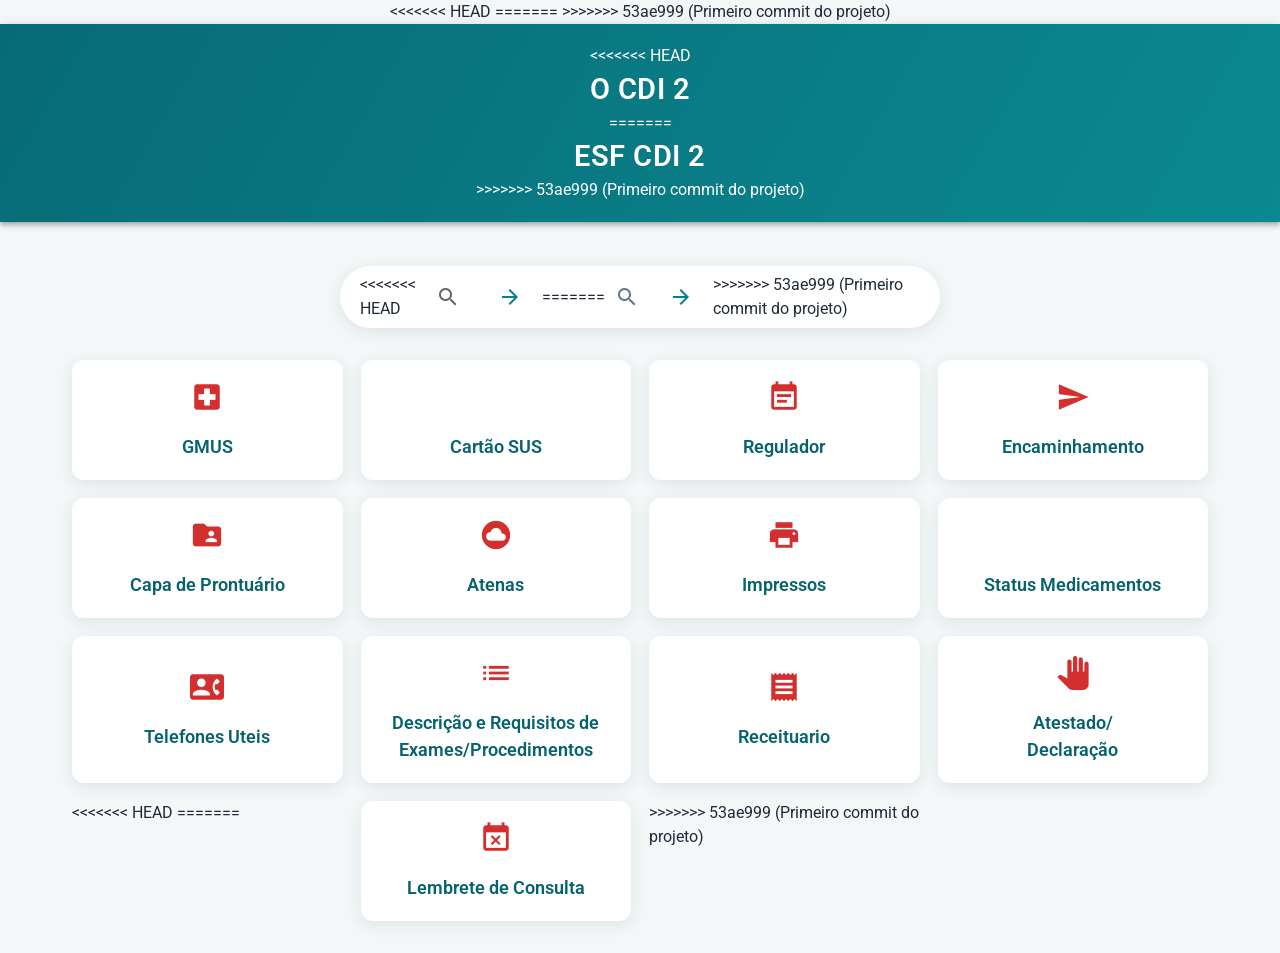
==== index.html @ f4c6c46f "Primeiro commit do projeto" ====
<!DOCTYPE html>
<html lang="pt-BR">
<head>
    <meta charset="UTF-8">
    <meta name="viewport" content="width=device-width, initial-scale=1.0">
<<<<<<< HEAD
    <title>Coisas do Cdi 2</title>
    
    <link href="https://fonts.googleapis.com/css2?family=Roboto:wght@300;400;500;700&display=swap" rel="stylesheet">
    <link href="https://fonts.googleapis.com/icon?family=Material+Icons" rel="stylesheet">
    <link rel="stylesheet" href="https://fonts.googleapis.com/css2?family=Material+Symbols+Outlined:opsz,wght,FILL,GRAD@24,400,0,0&icon_names=admin_meds" />
    <link rel="stylesheet" href="https://fonts.googleapis.com/css2?family=Material+Symbols+Outlined:opsz,wght,FILL,GRAD@20..48,100..700,0..1,-50..200&icon_names=event_busy" />
    <style>
        /* Paleta de Cores e Variáveis */
        :root {
            --primary-color: #d32f2f; /* Um vermelho Material mais moderno */
            --bg-color: #f5f5f6;
            --surface-color: #ffffff;
            --text-primary: rgba(0, 0, 0, 0.87);
            --text-secondary: rgba(0, 0, 0, 0.60);
        }

        body {
            font-family: 'Roboto', sans-serif;
            background-color: var(--bg-color);
            color: var(--text-primary);
            margin: 0;
            padding: 0;
            display: flex;
            flex-direction: column;
            align-items: center;
        }

        .app-bar {
            background-color: var(--primary-color);
            color: white;
            width: 100%;
            padding: 16px 24px;
            box-shadow: 0 4px 5px 0 rgba(0,0,0,0.14), 0 1px 10px 0 rgba(0,0,0,0.12), 0 2px 4px -1px rgba(0,0,0,0.2);
            text-align: center;
            box-sizing: border-box;
        }

        .app-bar h1 {
            margin: 0;
            font-size: 24px;
            font-weight: 500;
            letter-spacing: 0.5px;
        }

        .container {
            width: 100%;
            max-width: 1200px;
            padding: 24px;
            box-sizing: border-box;
            display: flex;
            flex-direction: column;
            align-items: center;
        }

        .pesquisa {
            background-color: var(--surface-color);
            padding: 8px 24px;
            border-radius: 28px;
            box-shadow: 0 1px 3px rgba(0,0,0,0.12), 0 1px 2px rgba(0,0,0,0.24);
            margin: 24px 0 40px 0;
            width: 100%;
            max-width: 600px;
            display: flex;
            align-items: center;
            transition: box-shadow 0.3s cubic-bezier(.25,.8,.25,1);
        }

        .pesquisa:focus-within {
            box-shadow: 0 3px 6px rgba(0,0,0,0.16), 0 3px 6px rgba(0,0,0,0.23);
        }

        .pesquisa form {
            display: flex;
            width: 100%;
            align-items: center;
        }

        .pesquisa input {
            flex-grow: 1;
            border: none;
            outline: none;
            font-size: 16px;
            font-family: 'Roboto', sans-serif;
            padding: 12px;
            background: transparent;
        }

        .pesquisa button {
            background: none;
            border: none;
            color: var(--primary-color);
            cursor: pointer;
            display: flex;
            align-items: center;
            justify-content: center;
            padding: 8px;
            border-radius: 50%;
            transition: background-color 0.2s;
        }

        .pesquisa button:hover {
            background-color: rgba(211, 47, 47, 0.08);
        }

        .content {
            display: grid;
            grid-template-columns: repeat(auto-fill, minmax(260px, 1fr));
            gap: 24px;
            width: 100%;
        }

        .content a {
            background-color: var(--surface-color);
            color: var(--primary-color);
            text-decoration: none;
            padding: 24px 16px;
            border-radius: 12px;
            text-align: center;
            font-size: 18px;
            font-weight: 500;
            box-shadow: 0 2px 2px 0 rgba(0,0,0,0.14), 0 3px 1px -2px rgba(0,0,0,0.12), 0 1px 5px 0 rgba(0,0,0,0.2);
            transition: transform 0.2s, box-shadow 0.2s, background-color 0.2s, color 0.2s;
            display: flex;
            flex-direction: column;
            align-items: center;
            justify-content: center;
            min-height: 45px;
        }

        .content a i {
            font-size: 36px;
            margin-bottom: 12px;
            color: var(--primary-color);
            transition: color 0.2s;
        }

        .content a:hover {
            transform: translateY(-4px); /* Levanta o card */
            box-shadow: 0 8px 10px 1px rgba(0,0,0,0.14), 0 3px 14px 2px rgba(0,0,0,0.12), 0 5px 5px -3px rgba(0,0,0,0.2);
            background-color: var(--primary-color);
            color: white;
        }

        .content a:hover i {
            color: white;
        }

        /* Responsividade para Celulares */
        @media (max-width: 600px) {
            .content {
                grid-template-columns: 1fr; /* Fica em 1 coluna no celular */
            }
        }
    </style>
=======
    <title>ESF CDI 2 — Início</title>
    
    <link href="https://fonts.googleapis.com/css2?family=Roboto:wght@300;400;500;700&display=swap" rel="stylesheet">
    <link href="https://fonts.googleapis.com/icon?family=Material+Icons" rel="stylesheet">
    <link rel="stylesheet" href="assets/css/common.css">
    <link rel="stylesheet" href="assets/css/home.css">
>>>>>>> 53ae999 (Primeiro commit do projeto)
</head>
<body>
    
    <header class="app-bar">
<<<<<<< HEAD
        <h1>O CDI 2</h1>
=======
        <h1>ESF CDI 2</h1>
>>>>>>> 53ae999 (Primeiro commit do projeto)
    </header>

    <main class="container">
        
        <div class="pesquisa">
            <form action="https://www.google.com/search" method="get" target="_blank">
<<<<<<< HEAD
                <span class="material-icons" style="color: var(--text-secondary); margin-right: 8px;">search</span>
                <input type="text" name="q" placeholder="Pesquisar no Google..." required>
                <button type="submit" title="Buscar">
                    <span class="material-icons">arrow_forward</span>
                </button>
=======
                <span class="material-icons search-icon" aria-hidden="true">search</span>
                <input type="text" name="q" placeholder="Pesquisar no Google..." required>
                <button type="submit" title="Buscar" aria-label="Buscar"><span class="material-icons">arrow_forward</span></button>
>>>>>>> 53ae999 (Primeiro commit do projeto)
            </form>
        </div>

        <div class="content">
            <a href="https://saude-gmus.setelagoas.mg.gov.br/home">
                <i class="material-icons">local_hospital</i>
                GMUS
            </a>
            <a href="https://cadastro.saude.gov.br/novocartao/restrito/usuarioConsulta.jsp">
                <i class="material-icons">badge</i>
                Cartão SUS
            </a>
            <a href="https://agenda.setelagoas.mg.gov.br/index.html">
                <i class="material-icons">event_note</i>
                Regulador
            </a>
            <a href="Arquivos/encaminhamento.html">
                <i class="material-icons">send</i>
                Encaminhamento
            </a>
            <a href="Arquivos/prontuario.html">
                <i class="material-icons">folder_shared</i>
                Capa de Prontuário
            </a>
            <a href="https://drive.google.com/drive/folders/13hhVECNgQnF3P6jBNNRQsLaYz6vKpGHY?usp=sharing">
                <i class="material-icons">cloud_circle</i>
                Atenas
            </a>
            <a href="https://drive.google.com/drive/folders/1-A2qrW7AIFkBQQsI0XKB9FkKOB4Rw8Y4?usp=sharing">
                <i class="material-icons">print</i>
                Impressos
            </a>
            <a href="https://docs.google.com/spreadsheets/d/1627GTQGCTu96TJhS93V2tLjXKqd3T-xOIrxEXeFOsmQ/edit?gid=80329976#gid=80329976">
                <i class="material-icons">medication</i>
                Status Medicamentos
            </a>    
            <a href="https://docs.google.com/spreadsheets/d/1NS8P3g774y_CAAti-vIdLlaxzapa-eVDKqXVWMTHuME/edit?usp=sharing">
                <i class="material-icons">contact_phone</i>
                Telefones Uteis
            </a>  
            <a href="https://docs.google.com/spreadsheets/d/1UBiALXCMhoxTtzD1DYX5c7ahg0uitquZPUmWjxNzQs4/edit?gid=0#gid=0">
                <i class="material-icons">list</i>
                Descrição e Requisitos de Exames/Procedimentos
            </a> 
            <a href="Arquivos/receita.html">
                <i class="material-icons">receipt</i>
                Receituario
            </a>
            <a href="Arquivos/gerador_atestados.html">
                <i class="material-icons">pan_tool</i>
                Atestado/<br>Declaração
            </a>
<<<<<<< HEAD
=======
            <a href="Arquivos/Whatsapp%20Marca%C3%A7%C3%A3o.html"><i class="material-icons">event_busy</i>Lembrete de Consulta</a>
>>>>>>> 53ae999 (Primeiro commit do projeto)
            
        </div>
        
    </main>
</body>
</html>
---- assets/css/common.css ----
/* Base visual compartilhada ESF CDI 2 */
:root {
    --brand: #087e8b;
    --brand-dark: #06636d;
    --brand-soft: #e6f4f4;
    --surface: #fff;
    --page-bg: #f3f7f8;
    --text: #1f2937;
    --muted: #64748b;
    --border: #d8e1e5;
    --danger: #c62828;
    --radius: 12px;
    --shadow: 0 4px 16px rgba(15, 45, 55, .09);
    font-family: Inter, Roboto, "Segoe UI", system-ui, -apple-system, sans-serif;
}
* { box-sizing: border-box; }
html { min-width: 320px; overflow-x: hidden; }
body { margin: 0; min-height: 100vh; background: var(--page-bg); color: var(--text); line-height: 1.5; }
img, canvas, iframe { max-width: 100%; }
button, input, select, textarea { font: inherit; }
button { min-height: 44px; cursor: pointer; }
input, select, textarea { min-width: 0; }
:focus-visible { outline: 3px solid rgba(8, 126, 139, .3); outline-offset: 2px; }
.app-header { width: 100%; padding: 16px clamp(16px, 4vw, 36px); color: #fff; background: linear-gradient(120deg, #076b76, #0b8990); box-shadow: 0 3px 12px rgba(10, 52, 61, .18); }
.app-header-inner { width: min(1200px, 100%); margin: 0 auto; display: flex; align-items: center; justify-content: space-between; gap: 16px; }
.app-header h1 { margin: 0; font-size: clamp(1.2rem, 3vw, 1.65rem); line-height: 1.25; }
.app-header p { margin: 4px 0 0; color: rgba(255,255,255,.85); font-size: .92rem; }
.home-link { display: inline-flex; align-items: center; justify-content: center; min-height: 44px; padding: 8px 14px; color: #fff; border: 1px solid rgba(255,255,255,.55); border-radius: 999px; text-decoration: none; white-space: nowrap; }
.home-link:hover { background: rgba(255,255,255,.14); }
.card, .form-card { background: var(--surface); border-radius: var(--radius); box-shadow: var(--shadow); }
.document-viewer { width: min(1200px, 100%); margin: 0 auto; padding: clamp(16px, 4vw, 32px); }
.document-viewer > p { margin: 0 0 12px; }
.document-viewer a { color: var(--brand-dark); font-weight: 600; }
.pdf-frame { display: block; width: 100%; height: min(78vh, 900px); min-height: 420px; border: 0; border-radius: var(--radius); background: #fff; box-shadow: var(--shadow); }
.form-group, .input-group { min-width: 0; }
label { display: block; margin-bottom: 5px; font-weight: 600; }
input:not([type="checkbox"]), select, textarea { max-width: 100%; }
button { transition: filter .15s ease, transform .15s ease; }
button:hover { filter: brightness(.96); }
@media (max-width: 600px) {
    .app-header-inner { align-items: flex-start; flex-direction: column; }
    .row, .action-bar, .btn-container { flex-wrap: wrap; }
    .pdf-frame { height: 70vh; min-height: 360px; }
}
@media print {
    .app-header, .home-link { display: none !important; }
}
---- assets/css/home.css ----
body { font-family: Roboto, "Segoe UI", sans-serif; display: flex; flex-direction: column; align-items: center; }
.app-bar { width: 100%; padding: 20px; color: #fff; background: linear-gradient(120deg, #076b76, #0b8990); text-align: center; }
.app-bar h1 { margin: 0; font-size: clamp(1.35rem, 4vw, 1.8rem); font-weight: 600; }
.container { width: min(1200px, 100%); padding: clamp(16px, 4vw, 32px); display: flex; flex-direction: column; align-items: center; }
.pesquisa { width: min(600px, 100%); margin: 12px 0 32px; padding: 7px 12px 7px 20px; background: var(--surface); border-radius: 999px; box-shadow: var(--shadow); }
.pesquisa form { display: flex; align-items: center; gap: 10px; width: 100%; }
.pesquisa .search-icon { color: var(--muted); }
.pesquisa input { flex: 1; border: 0; outline: 0; padding: 10px 0; background: transparent; }
.pesquisa button { width: 44px; min-width: 44px; border: 0; border-radius: 50%; color: var(--brand); background: transparent; }
.content { display: grid; grid-template-columns: repeat(auto-fit, minmax(min(100%, 240px), 1fr)); gap: 18px; width: 100%; }
.content a { min-height: 116px; padding: 20px 14px; display: flex; flex-direction: column; align-items: center; justify-content: center; gap: 7px; border-radius: var(--radius); background: var(--surface); box-shadow: var(--shadow); color: var(--brand-dark); text-align: center; text-decoration: none; font-weight: 600; transition: transform .18s, background-color .18s, color .18s; }
.content a .material-icons { font-size: 34px; }
.content a:hover { transform: translateY(-2px); color: #fff; background: var(--brand); }
@media (max-width: 560px) { .content { grid-template-columns: 1fr; } }
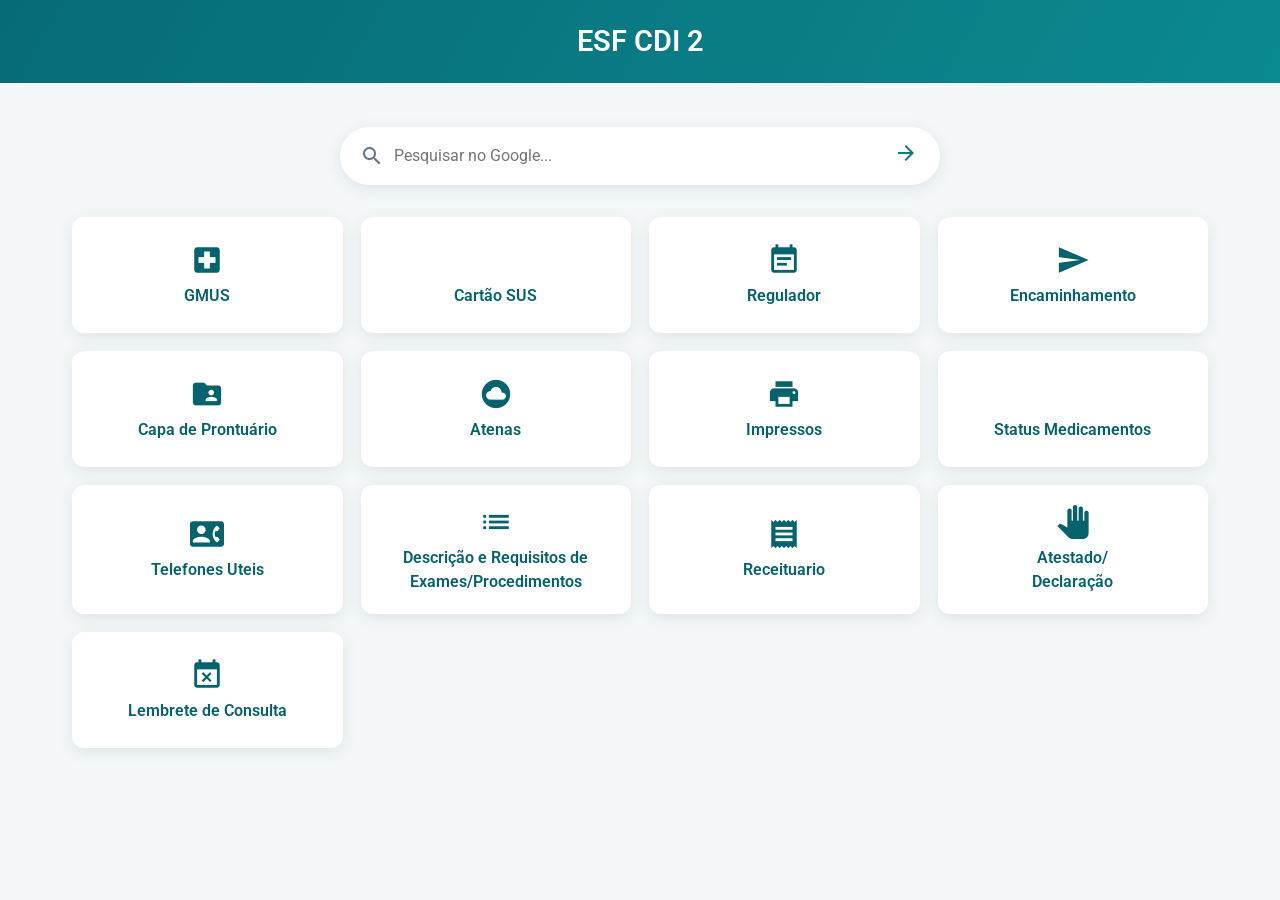
==== commit 89ca91dd: "Test" ====
--- a/index.html
+++ b/index.html
@@ -3,195 +3,26 @@
 <head>
     <meta charset="UTF-8">
     <meta name="viewport" content="width=device-width, initial-scale=1.0">
-<<<<<<< HEAD
-    <title>Coisas do Cdi 2</title>
-    
-    <link href="https://fonts.googleapis.com/css2?family=Roboto:wght@300;400;500;700&display=swap" rel="stylesheet">
-    <link href="https://fonts.googleapis.com/icon?family=Material+Icons" rel="stylesheet">
-    <link rel="stylesheet" href="https://fonts.googleapis.com/css2?family=Material+Symbols+Outlined:opsz,wght,FILL,GRAD@24,400,0,0&icon_names=admin_meds" />
-    <link rel="stylesheet" href="https://fonts.googleapis.com/css2?family=Material+Symbols+Outlined:opsz,wght,FILL,GRAD@20..48,100..700,0..1,-50..200&icon_names=event_busy" />
-    <style>
-        /* Paleta de Cores e Variáveis */
-        :root {
-            --primary-color: #d32f2f; /* Um vermelho Material mais moderno */
-            --bg-color: #f5f5f6;
-            --surface-color: #ffffff;
-            --text-primary: rgba(0, 0, 0, 0.87);
-            --text-secondary: rgba(0, 0, 0, 0.60);
-        }
-
-        body {
-            font-family: 'Roboto', sans-serif;
-            background-color: var(--bg-color);
-            color: var(--text-primary);
-            margin: 0;
-            padding: 0;
-            display: flex;
-            flex-direction: column;
-            align-items: center;
-        }
-
-        .app-bar {
-            background-color: var(--primary-color);
-            color: white;
-            width: 100%;
-            padding: 16px 24px;
-            box-shadow: 0 4px 5px 0 rgba(0,0,0,0.14), 0 1px 10px 0 rgba(0,0,0,0.12), 0 2px 4px -1px rgba(0,0,0,0.2);
-            text-align: center;
-            box-sizing: border-box;
-        }
-
-        .app-bar h1 {
-            margin: 0;
-            font-size: 24px;
-            font-weight: 500;
-            letter-spacing: 0.5px;
-        }
-
-        .container {
-            width: 100%;
-            max-width: 1200px;
-            padding: 24px;
-            box-sizing: border-box;
-            display: flex;
-            flex-direction: column;
-            align-items: center;
-        }
-
-        .pesquisa {
-            background-color: var(--surface-color);
-            padding: 8px 24px;
-            border-radius: 28px;
-            box-shadow: 0 1px 3px rgba(0,0,0,0.12), 0 1px 2px rgba(0,0,0,0.24);
-            margin: 24px 0 40px 0;
-            width: 100%;
-            max-width: 600px;
-            display: flex;
-            align-items: center;
-            transition: box-shadow 0.3s cubic-bezier(.25,.8,.25,1);
-        }
-
-        .pesquisa:focus-within {
-            box-shadow: 0 3px 6px rgba(0,0,0,0.16), 0 3px 6px rgba(0,0,0,0.23);
-        }
-
-        .pesquisa form {
-            display: flex;
-            width: 100%;
-            align-items: center;
-        }
-
-        .pesquisa input {
-            flex-grow: 1;
-            border: none;
-            outline: none;
-            font-size: 16px;
-            font-family: 'Roboto', sans-serif;
-            padding: 12px;
-            background: transparent;
-        }
-
-        .pesquisa button {
-            background: none;
-            border: none;
-            color: var(--primary-color);
-            cursor: pointer;
-            display: flex;
-            align-items: center;
-            justify-content: center;
-            padding: 8px;
-            border-radius: 50%;
-            transition: background-color 0.2s;
-        }
-
-        .pesquisa button:hover {
-            background-color: rgba(211, 47, 47, 0.08);
-        }
-
-        .content {
-            display: grid;
-            grid-template-columns: repeat(auto-fill, minmax(260px, 1fr));
-            gap: 24px;
-            width: 100%;
-        }
-
-        .content a {
-            background-color: var(--surface-color);
-            color: var(--primary-color);
-            text-decoration: none;
-            padding: 24px 16px;
-            border-radius: 12px;
-            text-align: center;
-            font-size: 18px;
-            font-weight: 500;
-            box-shadow: 0 2px 2px 0 rgba(0,0,0,0.14), 0 3px 1px -2px rgba(0,0,0,0.12), 0 1px 5px 0 rgba(0,0,0,0.2);
-            transition: transform 0.2s, box-shadow 0.2s, background-color 0.2s, color 0.2s;
-            display: flex;
-            flex-direction: column;
-            align-items: center;
-            justify-content: center;
-            min-height: 45px;
-        }
-
-        .content a i {
-            font-size: 36px;
-            margin-bottom: 12px;
-            color: var(--primary-color);
-            transition: color 0.2s;
-        }
-
-        .content a:hover {
-            transform: translateY(-4px); /* Levanta o card */
-            box-shadow: 0 8px 10px 1px rgba(0,0,0,0.14), 0 3px 14px 2px rgba(0,0,0,0.12), 0 5px 5px -3px rgba(0,0,0,0.2);
-            background-color: var(--primary-color);
-            color: white;
-        }
-
-        .content a:hover i {
-            color: white;
-        }
-
-        /* Responsividade para Celulares */
-        @media (max-width: 600px) {
-            .content {
-                grid-template-columns: 1fr; /* Fica em 1 coluna no celular */
-            }
-        }
-    </style>
-=======
     <title>ESF CDI 2 — Início</title>
     
     <link href="https://fonts.googleapis.com/css2?family=Roboto:wght@300;400;500;700&display=swap" rel="stylesheet">
     <link href="https://fonts.googleapis.com/icon?family=Material+Icons" rel="stylesheet">
     <link rel="stylesheet" href="assets/css/common.css">
     <link rel="stylesheet" href="assets/css/home.css">
->>>>>>> 53ae999 (Primeiro commit do projeto)
 </head>
 <body>
     
     <header class="app-bar">
-<<<<<<< HEAD
-        <h1>O CDI 2</h1>
-=======
         <h1>ESF CDI 2</h1>
->>>>>>> 53ae999 (Primeiro commit do projeto)
     </header>
 
     <main class="container">
         
         <div class="pesquisa">
             <form action="https://www.google.com/search" method="get" target="_blank">
-<<<<<<< HEAD
-                <span class="material-icons" style="color: var(--text-secondary); margin-right: 8px;">search</span>
-                <input type="text" name="q" placeholder="Pesquisar no Google..." required>
-                <button type="submit" title="Buscar">
-                    <span class="material-icons">arrow_forward</span>
-                </button>
-=======
                 <span class="material-icons search-icon" aria-hidden="true">search</span>
                 <input type="text" name="q" placeholder="Pesquisar no Google..." required>
                 <button type="submit" title="Buscar" aria-label="Buscar"><span class="material-icons">arrow_forward</span></button>
->>>>>>> 53ae999 (Primeiro commit do projeto)
             </form>
         </div>
 
@@ -244,10 +75,7 @@
                 <i class="material-icons">pan_tool</i>
                 Atestado/<br>Declaração
             </a>
-<<<<<<< HEAD
-=======
             <a href="Arquivos/Whatsapp%20Marca%C3%A7%C3%A3o.html"><i class="material-icons">event_busy</i>Lembrete de Consulta</a>
->>>>>>> 53ae999 (Primeiro commit do projeto)
             
         </div>
         
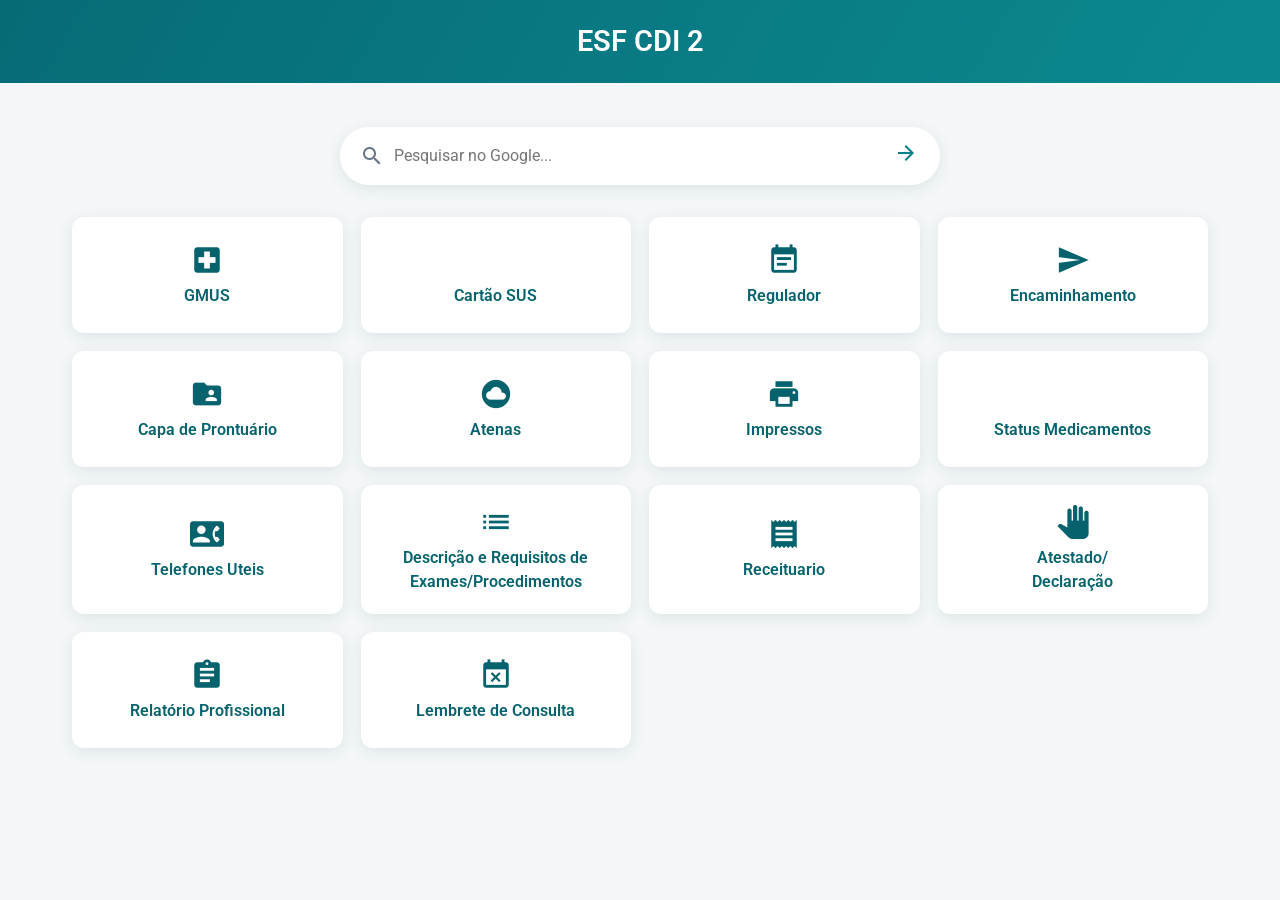
==== commit 0ec27211: "Adicionar relatorios e novo cabeçalho" ====
--- a/index.html
+++ b/index.html
@@ -75,6 +75,7 @@
                 <i class="material-icons">pan_tool</i>
                 Atestado/<br>Declaração
             </a>
+            <a href="Arquivos/relatorios_funcionarios.html"><i class="material-icons">assignment</i>Relatório Profissional</a>
             <a href="Arquivos/Whatsapp%20Marca%C3%A7%C3%A3o.html"><i class="material-icons">event_busy</i>Lembrete de Consulta</a>
             
         </div>
--- a/assets/css/common.css
+++ b/assets/css/common.css
@@ -32,6 +32,11 @@
 .document-viewer > p { margin: 0 0 12px; }
 .document-viewer a { color: var(--brand-dark); font-weight: 600; }
 .pdf-frame { display: block; width: 100%; height: min(78vh, 900px); min-height: 420px; border: 0; border-radius: var(--radius); background: #fff; box-shadow: var(--shadow); }
+.print-branding { display: flex; align-items: center; justify-content: center; gap: 5mm; padding-bottom: 4mm; border-bottom: 1.5px solid var(--brand); }
+.print-branding img { display: block; width: min(58mm, 100%); height: auto; }
+.print-branding-unit { text-align: left; }
+.print-branding-unit strong { display: block; font-size: 12pt; }
+.print-branding-unit span { display: block; color: #475569; font-size: 9pt; }
 .form-group, .input-group { min-width: 0; }
 label { display: block; margin-bottom: 5px; font-weight: 600; }
 input:not([type="checkbox"]), select, textarea { max-width: 100%; }
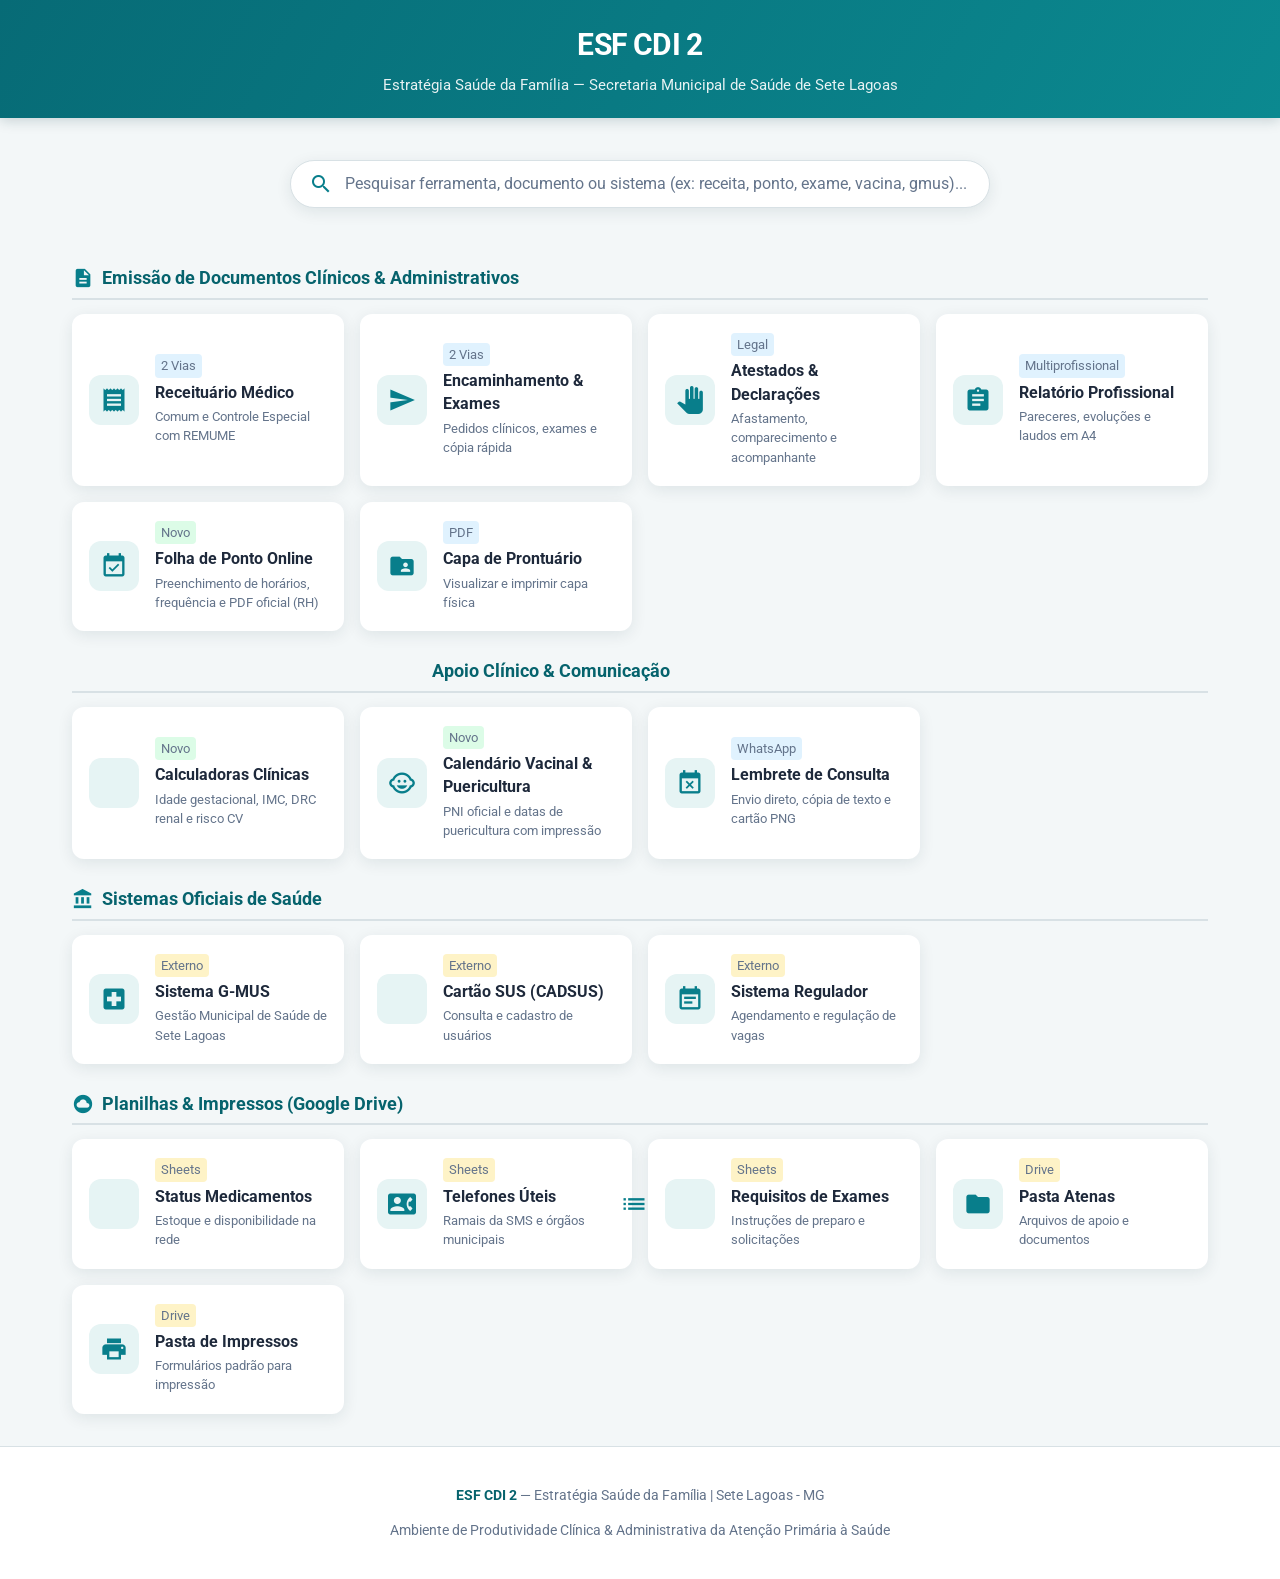
==== commit 3506fd4b: "Update postotools from Acode" ====
--- a/index.html
+++ b/index.html
@@ -1,85 +1,257 @@
-<!DOCTYPE html>
-<html lang="pt-BR">
-<head>
-    <meta charset="UTF-8">
-    <meta name="viewport" content="width=device-width, initial-scale=1.0">
-    <title>ESF CDI 2 — Início</title>
-    
-    <link href="https://fonts.googleapis.com/css2?family=Roboto:wght@300;400;500;700&display=swap" rel="stylesheet">
-    <link href="https://fonts.googleapis.com/icon?family=Material+Icons" rel="stylesheet">
-    <link rel="stylesheet" href="assets/css/common.css">
-    <link rel="stylesheet" href="assets/css/home.css">
-</head>
-<body>
-    
-    <header class="app-bar">
-        <h1>ESF CDI 2</h1>
-    </header>
-
-    <main class="container">
-        
-        <div class="pesquisa">
-            <form action="https://www.google.com/search" method="get" target="_blank">
-                <span class="material-icons search-icon" aria-hidden="true">search</span>
-                <input type="text" name="q" placeholder="Pesquisar no Google..." required>
-                <button type="submit" title="Buscar" aria-label="Buscar"><span class="material-icons">arrow_forward</span></button>
-            </form>
-        </div>
-
-        <div class="content">
-            <a href="https://saude-gmus.setelagoas.mg.gov.br/home">
-                <i class="material-icons">local_hospital</i>
-                GMUS
-            </a>
-            <a href="https://cadastro.saude.gov.br/novocartao/restrito/usuarioConsulta.jsp">
-                <i class="material-icons">badge</i>
-                Cartão SUS
-            </a>
-            <a href="https://agenda.setelagoas.mg.gov.br/index.html">
-                <i class="material-icons">event_note</i>
-                Regulador
-            </a>
-            <a href="Arquivos/encaminhamento.html">
-                <i class="material-icons">send</i>
-                Encaminhamento
-            </a>
-            <a href="Arquivos/prontuario.html">
-                <i class="material-icons">folder_shared</i>
-                Capa de Prontuário
-            </a>
-            <a href="https://drive.google.com/drive/folders/13hhVECNgQnF3P6jBNNRQsLaYz6vKpGHY?usp=sharing">
-                <i class="material-icons">cloud_circle</i>
-                Atenas
-            </a>
-            <a href="https://drive.google.com/drive/folders/1-A2qrW7AIFkBQQsI0XKB9FkKOB4Rw8Y4?usp=sharing">
-                <i class="material-icons">print</i>
-                Impressos
-            </a>
-            <a href="https://docs.google.com/spreadsheets/d/1627GTQGCTu96TJhS93V2tLjXKqd3T-xOIrxEXeFOsmQ/edit?gid=80329976#gid=80329976">
-                <i class="material-icons">medication</i>
-                Status Medicamentos
-            </a>    
-            <a href="https://docs.google.com/spreadsheets/d/1NS8P3g774y_CAAti-vIdLlaxzapa-eVDKqXVWMTHuME/edit?usp=sharing">
-                <i class="material-icons">contact_phone</i>
-                Telefones Uteis
-            </a>  
-            <a href="https://docs.google.com/spreadsheets/d/1UBiALXCMhoxTtzD1DYX5c7ahg0uitquZPUmWjxNzQs4/edit?gid=0#gid=0">
-                <i class="material-icons">list</i>
-                Descrição e Requisitos de Exames/Procedimentos
-            </a> 
-            <a href="Arquivos/receita.html">
-                <i class="material-icons">receipt</i>
-                Receituario
-            </a>
-            <a href="Arquivos/gerador_atestados.html">
-                <i class="material-icons">pan_tool</i>
-                Atestado/<br>Declaração
-            </a>
-            <a href="Arquivos/relatorios_funcionarios.html"><i class="material-icons">assignment</i>Relatório Profissional</a>
-            <a href="Arquivos/Whatsapp%20Marca%C3%A7%C3%A3o.html"><i class="material-icons">event_busy</i>Lembrete de Consulta</a>
-            
-        </div>
-        
-    </main>
-</body>
-</html>
+<!DOCTYPE html>
+<html lang="pt-BR">
+<head>
+    <meta charset="UTF-8">
+    <meta name="viewport" content="width=device-width, initial-scale=1.0">
+    <title>ESF CDI 2 — Portal da Unidade</title>
+    
+    <link href="https://fonts.googleapis.com/css2?family=Roboto:wght@300;400;500;700&display=swap" rel="stylesheet">
+    <link href="https://fonts.googleapis.com/icon?family=Material+Icons" rel="stylesheet">
+    <link rel="stylesheet" href="assets/css/common.css">
+    <link rel="stylesheet" href="assets/css/home.css">
+</head>
+<body>
+    
+    <header class="app-bar">
+        <h1>ESF CDI 2</h1>
+        <p>Estratégia Saúde da Família — Secretaria Municipal de Saúde de Sete Lagoas</p>
+    </header>
+
+    <main class="container">
+        
+        <!-- Barra de Busca Rápida -->
+        <div class="search-container">
+            <div class="quick-search">
+                <span class="material-icons" aria-hidden="true">search</span>
+                <input type="text" id="filtroCards" placeholder="Pesquisar ferramenta, documento ou sistema (ex: receita, ponto, exame, vacina, gmus)..." autocomplete="off">
+            </div>
+        </div>
+
+        <!-- 1. DOCUMENTOS CLÍNICOS & ADMINISTRATIVOS -->
+        <div class="section-title-cat" data-category="docs">
+            <span class="material-icons">description</span>
+            Emissão de Documentos Clínicos & Administrativos
+        </div>
+        <div class="cards-grid" data-category-grid="docs">
+            <a href="Arquivos/receita.html" class="card-item">
+                <div class="icon-wrapper"><span class="material-icons">receipt</span></div>
+                <div class="text-info">
+                    <span class="badge-tag">2 Vias</span>
+                    <strong>Receituário Médico</strong>
+                    <span>Comum e Controle Especial com REMUME</span>
+                </div>
+            </a>
+
+            <a href="Arquivos/encaminhamento.html" class="card-item">
+                <div class="icon-wrapper"><span class="material-icons">send</span></div>
+                <div class="text-info">
+                    <span class="badge-tag">2 Vias</span>
+                    <strong>Encaminhamento & Exames</strong>
+                    <span>Pedidos clínicos, exames e cópia rápida</span>
+                </div>
+            </a>
+
+            <a href="Arquivos/gerador_atestados.html" class="card-item">
+                <div class="icon-wrapper"><span class="material-icons">pan_tool</span></div>
+                <div class="text-info">
+                    <span class="badge-tag">Legal</span>
+                    <strong>Atestados & Declarações</strong>
+                    <span>Afastamento, comparecimento e acompanhante</span>
+                </div>
+            </a>
+
+            <a href="Arquivos/relatorios_funcionarios.html" class="card-item">
+                <div class="icon-wrapper"><span class="material-icons">assignment</span></div>
+                <div class="text-info">
+                    <span class="badge-tag">Multiprofissional</span>
+                    <strong>Relatório Profissional</strong>
+                    <span>Pareceres, evoluções e laudos em A4</span>
+                </div>
+            </a>
+
+            <a href="Arquivos/folha_ponto.html" class="card-item">
+                <div class="icon-wrapper"><span class="material-icons">event_available</span></div>
+                <div class="text-info">
+                    <span class="badge-tag novo">Novo</span>
+                    <strong>Folha de Ponto Online</strong>
+                    <span>Preenchimento de horários, frequência e PDF oficial (RH)</span>
+                </div>
+            </a>
+
+            <a href="Arquivos/prontuario.html" class="card-item">
+                <div class="icon-wrapper"><span class="material-icons">folder_shared</span></div>
+                <div class="text-info">
+                    <span class="badge-tag">PDF</span>
+                    <strong>Capa de Prontuário</strong>
+                    <span>Visualizar e imprimir capa física</span>
+                </div>
+            </a>
+        </div>
+
+        <!-- 2. FERRAMENTAS CLÍNICAS & APOIO -->
+        <div class="section-title-cat" data-category="ferramentas">
+            <span class="material-icons">medical_services</span>
+            Apoio Clínico & Comunicação
+        </div>
+        <div class="cards-grid" data-category-grid="ferramentas">
+            <a href="Arquivos/calculadoras.html" class="card-item">
+                <div class="icon-wrapper"><span class="material-icons">calculate</span></div>
+                <div class="text-info">
+                    <span class="badge-tag novo">Novo</span>
+                    <strong>Calculadoras Clínicas</strong>
+                    <span>Idade gestacional, IMC, DRC renal e risco CV</span>
+                </div>
+            </a>
+
+            <a href="Arquivos/calendario_vacinal.html" class="card-item">
+                <div class="icon-wrapper"><span class="material-icons">child_care</span></div>
+                <div class="text-info">
+                    <span class="badge-tag novo">Novo</span>
+                    <strong>Calendário Vacinal & Puericultura</strong>
+                    <span>PNI oficial e datas de puericultura com impressão</span>
+                </div>
+            </a>
+
+            <a href="Arquivos/whatsapp-marcacao.html" class="card-item">
+                <div class="icon-wrapper"><span class="material-icons">event_busy</span></div>
+                <div class="text-info">
+                    <span class="badge-tag">WhatsApp</span>
+                    <strong>Lembrete de Consulta</strong>
+                    <span>Envio direto, cópia de texto e cartão PNG</span>
+                </div>
+            </a>
+        </div>
+
+        <!-- 3. SISTEMAS OFICIAIS -->
+        <div class="section-title-cat" data-category="sistemas">
+            <span class="material-icons">account_balance</span>
+            Sistemas Oficiais de Saúde
+        </div>
+        <div class="cards-grid" data-category-grid="sistemas">
+            <a href="https://saude-gmus.setelagoas.mg.gov.br/home" target="_blank" rel="noopener" class="card-item">
+                <div class="icon-wrapper"><span class="material-icons">local_hospital</span></div>
+                <div class="text-info">
+                    <span class="badge-tag externo">Externo</span>
+                    <strong>Sistema G-MUS</strong>
+                    <span>Gestão Municipal de Saúde de Sete Lagoas</span>
+                </div>
+            </a>
+
+            <a href="https://cadastro.saude.gov.br/novocartao/restrito/usuarioConsulta.jsp" target="_blank" rel="noopener" class="card-item">
+                <div class="icon-wrapper"><span class="material-icons">badge</span></div>
+                <div class="text-info">
+                    <span class="badge-tag externo">Externo</span>
+                    <strong>Cartão SUS (CADSUS)</strong>
+                    <span>Consulta e cadastro de usuários</span>
+                </div>
+            </a>
+
+            <a href="https://agenda.setelagoas.mg.gov.br/index.html" target="_blank" rel="noopener" class="card-item">
+                <div class="icon-wrapper"><span class="material-icons">event_note</span></div>
+                <div class="text-info">
+                    <span class="badge-tag externo">Externo</span>
+                    <strong>Sistema Regulador</strong>
+                    <span>Agendamento e regulação de vagas</span>
+                </div>
+            </a>
+        </div>
+
+        <!-- 4. PLANILHAS & ARQUIVOS EM NUVEM -->
+        <div class="section-title-cat" data-category="arquivos">
+            <span class="material-icons">cloud_circle</span>
+            Planilhas & Impressos (Google Drive)
+        </div>
+        <div class="cards-grid" data-category-grid="arquivos">
+            <a href="https://docs.google.com/spreadsheets/d/1627GTQGCTu96TJhS93V2tLjXKqd3T-xOIrxEXeFOsmQ/edit?gid=80329976#gid=80329976" target="_blank" rel="noopener" class="card-item">
+                <div class="icon-wrapper"><span class="material-icons">medication</span></div>
+                <div class="text-info">
+                    <span class="badge-tag externo">Sheets</span>
+                    <strong>Status Medicamentos</strong>
+                    <span>Estoque e disponibilidade na rede</span>
+                </div>
+            </a>
+
+            <a href="https://docs.google.com/spreadsheets/d/1NS8P3g774y_CAAti-vIdLlaxzapa-eVDKqXVWMTHuME/edit?usp=sharing" target="_blank" rel="noopener" class="card-item">
+                <div class="icon-wrapper"><span class="material-icons">contact_phone</span></div>
+                <div class="text-info">
+                    <span class="badge-tag externo">Sheets</span>
+                    <strong>Telefones Úteis</strong>
+                    <span>Ramais da SMS e órgãos municipais</span>
+                </div>
+            </a>
+
+            <a href="https://docs.google.com/spreadsheets/d/1UBiALXCMhoxTtzD1DYX5c7ahg0uitquZPUmWjxNzQs4/edit?gid=0#gid=0" target="_blank" rel="noopener" class="card-item">
+                <div class="icon-wrapper"><span class="material-icons">list_alt</span></div>
+                <div class="text-info">
+                    <span class="badge-tag externo">Sheets</span>
+                    <strong>Requisitos de Exames</strong>
+                    <span>Instruções de preparo e solicitações</span>
+                </div>
+            </a>
+
+            <a href="https://drive.google.com/drive/folders/13hhVECNgQnF3P6jBNNRQsLaYz6vKpGHY?usp=sharing" target="_blank" rel="noopener" class="card-item">
+                <div class="icon-wrapper"><span class="material-icons">folder</span></div>
+                <div class="text-info">
+                    <span class="badge-tag externo">Drive</span>
+                    <strong>Pasta Atenas</strong>
+                    <span>Arquivos de apoio e documentos</span>
+                </div>
+            </a>
+
+            <a href="https://drive.google.com/drive/folders/1-A2qrW7AIFkBQQsI0XKB9FkKOB4Rw8Y4?usp=sharing" target="_blank" rel="noopener" class="card-item">
+                <div class="icon-wrapper"><span class="material-icons">print</span></div>
+                <div class="text-info">
+                    <span class="badge-tag externo">Drive</span>
+                    <strong>Pasta de Impressos</strong>
+                    <span>Formulários padrão para impressão</span>
+                </div>
+            </a>
+        </div>
+
+        <div id="noResults" class="no-results">
+            Nenhuma ferramenta ou documento encontrado para a busca digitada.
+        </div>
+        
+    </main>
+
+    <footer class="app-footer">
+        <p><strong>ESF CDI 2</strong> — Estratégia Saúde da Família | Sete Lagoas - MG</p>
+        <p>Ambiente de Produtividade Clínica & Administrativa da Atenção Primária à Saúde</p>
+    </footer>
+
+    <script>
+        const inputFiltro = document.getElementById('filtroCards');
+        const noResults = document.getElementById('noResults');
+        const cards = document.querySelectorAll('.card-item');
+        const categories = document.querySelectorAll('.section-title-cat');
+
+        function normalizarTexto(txt) {
+            return (txt || '').toLowerCase().normalize('NFD').replace(/[\u0300-\u036f]/g, '').trim();
+        }
+
+        inputFiltro.addEventListener('input', function() {
+            const termo = normalizarTexto(this.value);
+            let totalVisiveis = 0;
+
+            cards.forEach(card => {
+                const texto = normalizarTexto(card.textContent);
+                const corresponde = texto.includes(termo);
+                card.style.display = corresponde ? 'flex' : 'none';
+                if (corresponde) totalVisiveis++;
+            });
+
+            categories.forEach(cat => {
+                const catId = cat.dataset.category;
+                const grid = document.querySelector(`[data-category-grid="${catId}"]`);
+                if (grid) {
+                    const visiveisNoGrupo = [...grid.querySelectorAll('.card-item')].some(c => c.style.display !== 'none');
+                    cat.style.display = visiveisNoGrupo ? 'flex' : 'none';
+                    grid.style.display = visiveisNoGrupo ? 'grid' : 'none';
+                }
+            });
+
+            noResults.style.display = totalVisiveis === 0 ? 'block' : 'none';
+        });
+    </script>
+</body>
+</html>
--- a/assets/css/common.css
+++ b/assets/css/common.css
@@ -49,4 +49,5 @@
 }
 @media print {
     .app-header, .home-link { display: none !important; }
+    a[href] { color: inherit !important; text-decoration: none !important; }
 }
--- a/assets/css/home.css
+++ b/assets/css/home.css
@@ -1,14 +1,42 @@
-body { font-family: Roboto, "Segoe UI", sans-serif; display: flex; flex-direction: column; align-items: center; }
-.app-bar { width: 100%; padding: 20px; color: #fff; background: linear-gradient(120deg, #076b76, #0b8990); text-align: center; }
-.app-bar h1 { margin: 0; font-size: clamp(1.35rem, 4vw, 1.8rem); font-weight: 600; }
-.container { width: min(1200px, 100%); padding: clamp(16px, 4vw, 32px); display: flex; flex-direction: column; align-items: center; }
-.pesquisa { width: min(600px, 100%); margin: 12px 0 32px; padding: 7px 12px 7px 20px; background: var(--surface); border-radius: 999px; box-shadow: var(--shadow); }
-.pesquisa form { display: flex; align-items: center; gap: 10px; width: 100%; }
-.pesquisa .search-icon { color: var(--muted); }
-.pesquisa input { flex: 1; border: 0; outline: 0; padding: 10px 0; background: transparent; }
-.pesquisa button { width: 44px; min-width: 44px; border: 0; border-radius: 50%; color: var(--brand); background: transparent; }
-.content { display: grid; grid-template-columns: repeat(auto-fit, minmax(min(100%, 240px), 1fr)); gap: 18px; width: 100%; }
-.content a { min-height: 116px; padding: 20px 14px; display: flex; flex-direction: column; align-items: center; justify-content: center; gap: 7px; border-radius: var(--radius); background: var(--surface); box-shadow: var(--shadow); color: var(--brand-dark); text-align: center; text-decoration: none; font-weight: 600; transition: transform .18s, background-color .18s, color .18s; }
-.content a .material-icons { font-size: 34px; }
-.content a:hover { transform: translateY(-2px); color: #fff; background: var(--brand); }
-@media (max-width: 560px) { .content { grid-template-columns: 1fr; } }
+body { font-family: Roboto, "Segoe UI", sans-serif; display: flex; flex-direction: column; align-items: center; background: var(--page-bg); margin: 0; min-height: 100vh; }
+.app-bar { width: 100%; padding: 22px 20px; color: #fff; background: linear-gradient(120deg, #076b76, #0b8990); text-align: center; box-shadow: 0 3px 12px rgba(10, 52, 61, .18); }
+.app-bar h1 { margin: 0; font-size: clamp(1.4rem, 4vw, 1.9rem); font-weight: 700; letter-spacing: -0.02em; }
+.app-bar p { margin: 6px 0 0; font-size: 0.95rem; opacity: 0.9; }
+
+.container { width: min(1200px, 100%); padding: clamp(16px, 3vw, 32px); display: flex; flex-direction: column; align-items: center; }
+
+/* Barra de Filtro Rápido */
+.search-container { width: min(700px, 100%); margin: 10px 0 30px; display: flex; flex-direction: column; gap: 10px; }
+.quick-search { display: flex; align-items: center; gap: 10px; background: #fff; padding: 10px 18px; border-radius: 999px; box-shadow: var(--shadow); border: 1px solid var(--border); }
+.quick-search span.material-icons { color: var(--brand); font-size: 24px; }
+.quick-search input { flex: 1; border: 0; outline: 0; font-size: 1rem; background: transparent; }
+.quick-search input::placeholder { color: var(--muted); }
+
+/* Seções e Categorias */
+.section-title-cat { width: 100%; margin: 26px 0 14px; font-size: 1.15rem; font-weight: 700; color: var(--brand-dark); display: flex; align-items: center; gap: 8px; border-bottom: 2px solid var(--border); padding-bottom: 6px; }
+.section-title-cat .material-icons { font-size: 22px; color: var(--brand); }
+
+.cards-grid { display: grid; grid-template-columns: repeat(auto-fill, minmax(min(100%, 260px), 1fr)); gap: 16px; width: 100%; }
+.card-item { min-height: 110px; padding: 18px 16px; display: flex; align-items: center; gap: 16px; border-radius: var(--radius); background: var(--surface); box-shadow: var(--shadow); color: var(--text); text-decoration: none; font-weight: 600; border: 1px solid transparent; transition: all .18s ease; }
+.card-item:hover { transform: translateY(-3px); border-color: var(--brand); box-shadow: 0 8px 24px rgba(8, 126, 139, 0.16); }
+.card-item .icon-wrapper { width: 50px; height: 50px; min-width: 50px; border-radius: 12px; background: var(--brand-soft); color: var(--brand); display: flex; align-items: center; justify-content: center; }
+.card-item:hover .icon-wrapper { background: var(--brand); color: #fff; }
+.card-item .icon-wrapper .material-icons { font-size: 28px; }
+.card-item .text-info { display: flex; flex-direction: column; gap: 3px; }
+.card-item .text-info strong { font-size: 0.98rem; color: #1e293b; }
+.card-item .text-info span { font-size: 0.8rem; color: var(--muted); font-weight: normal; }
+
+.badge-tag { display: inline-block; font-size: 0.72rem; padding: 2px 6px; border-radius: 4px; background: #e0f2fe; color: #0284c7; width: fit-content; font-weight: 700; }
+.badge-tag.novo { background: #dcfce7; color: #15803d; }
+.badge-tag.externo { background: #fef3c7; color: #b45309; }
+
+.no-results { grid-column: 1 / -1; text-align: center; padding: 40px; color: var(--muted); font-size: 1.05rem; display: none; }
+
+/* Rodapé Institucional */
+.app-footer { width: 100%; margin-top: auto; padding: 24px 20px; background: #fff; border-top: 1px solid var(--border); text-align: center; color: var(--muted); font-size: 0.88rem; line-height: 1.5; }
+.app-footer strong { color: var(--brand-dark); }
+
+@media (max-width: 600px) {
+    .cards-grid { grid-template-columns: 1fr; }
+    .card-item { padding: 14px; }
+}
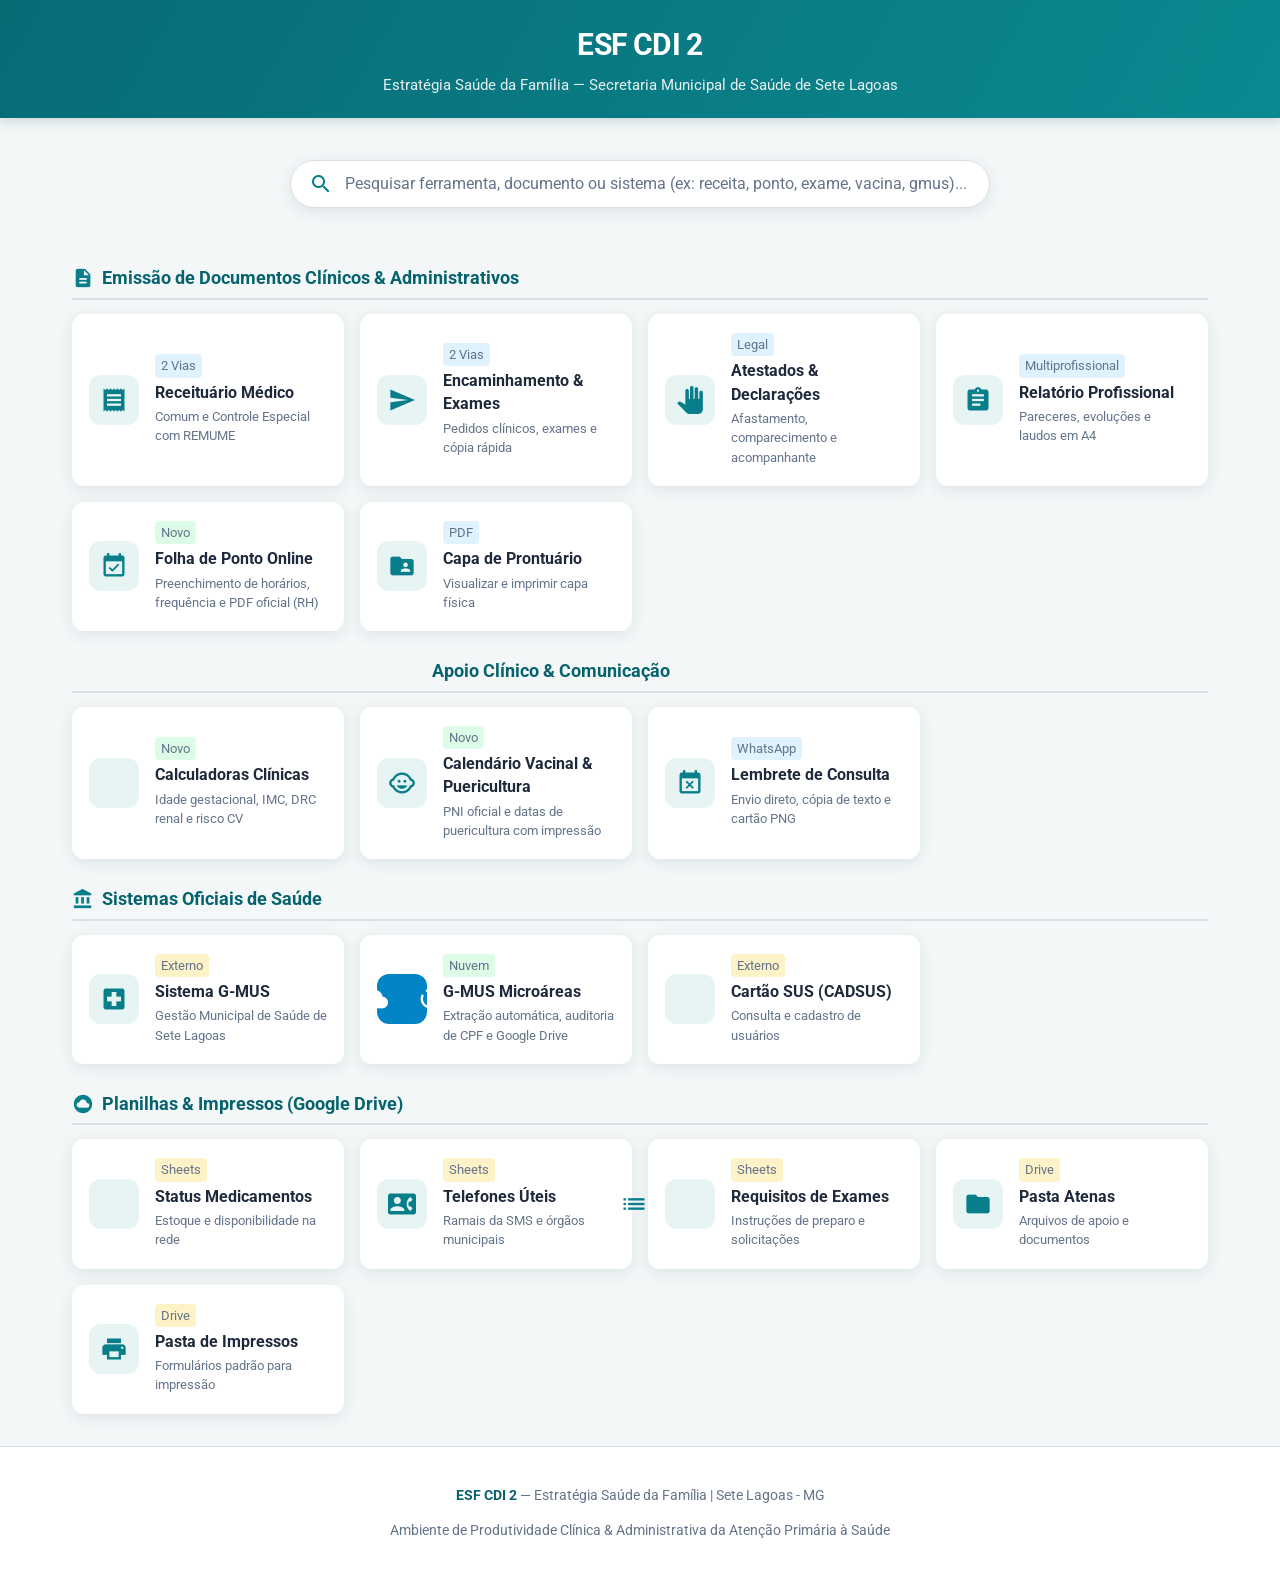
==== commit 167b72a5: "Melhorias e novas funçoes" ====
--- a/index.html
+++ b/index.html
@@ -137,21 +137,21 @@
                 </div>
             </a>
 
+            <a href="https://gmus-esf-cdi2.onrender.com" target="_blank" rel="noopener" class="card-item" id="cardGmusExtrator">
+                <div class="icon-wrapper" style="background-color: #0284c7; color: white;"><span class="material-icons">cloud_sync</span></div>
+                <div class="text-info">
+                    <span class="badge-tag novo">Nuvem</span>
+                    <strong>G-MUS Microáreas</strong>
+                    <span>Extração automática, auditoria de CPF e Google Drive</span>
+                </div>
+            </a>
+
             <a href="https://cadastro.saude.gov.br/novocartao/restrito/usuarioConsulta.jsp" target="_blank" rel="noopener" class="card-item">
                 <div class="icon-wrapper"><span class="material-icons">badge</span></div>
                 <div class="text-info">
                     <span class="badge-tag externo">Externo</span>
                     <strong>Cartão SUS (CADSUS)</strong>
                     <span>Consulta e cadastro de usuários</span>
-                </div>
-            </a>
-
-            <a href="https://agenda.setelagoas.mg.gov.br/index.html" target="_blank" rel="noopener" class="card-item">
-                <div class="icon-wrapper"><span class="material-icons">event_note</span></div>
-                <div class="text-info">
-                    <span class="badge-tag externo">Externo</span>
-                    <strong>Sistema Regulador</strong>
-                    <span>Agendamento e regulação de vagas</span>
                 </div>
             </a>
         </div>
